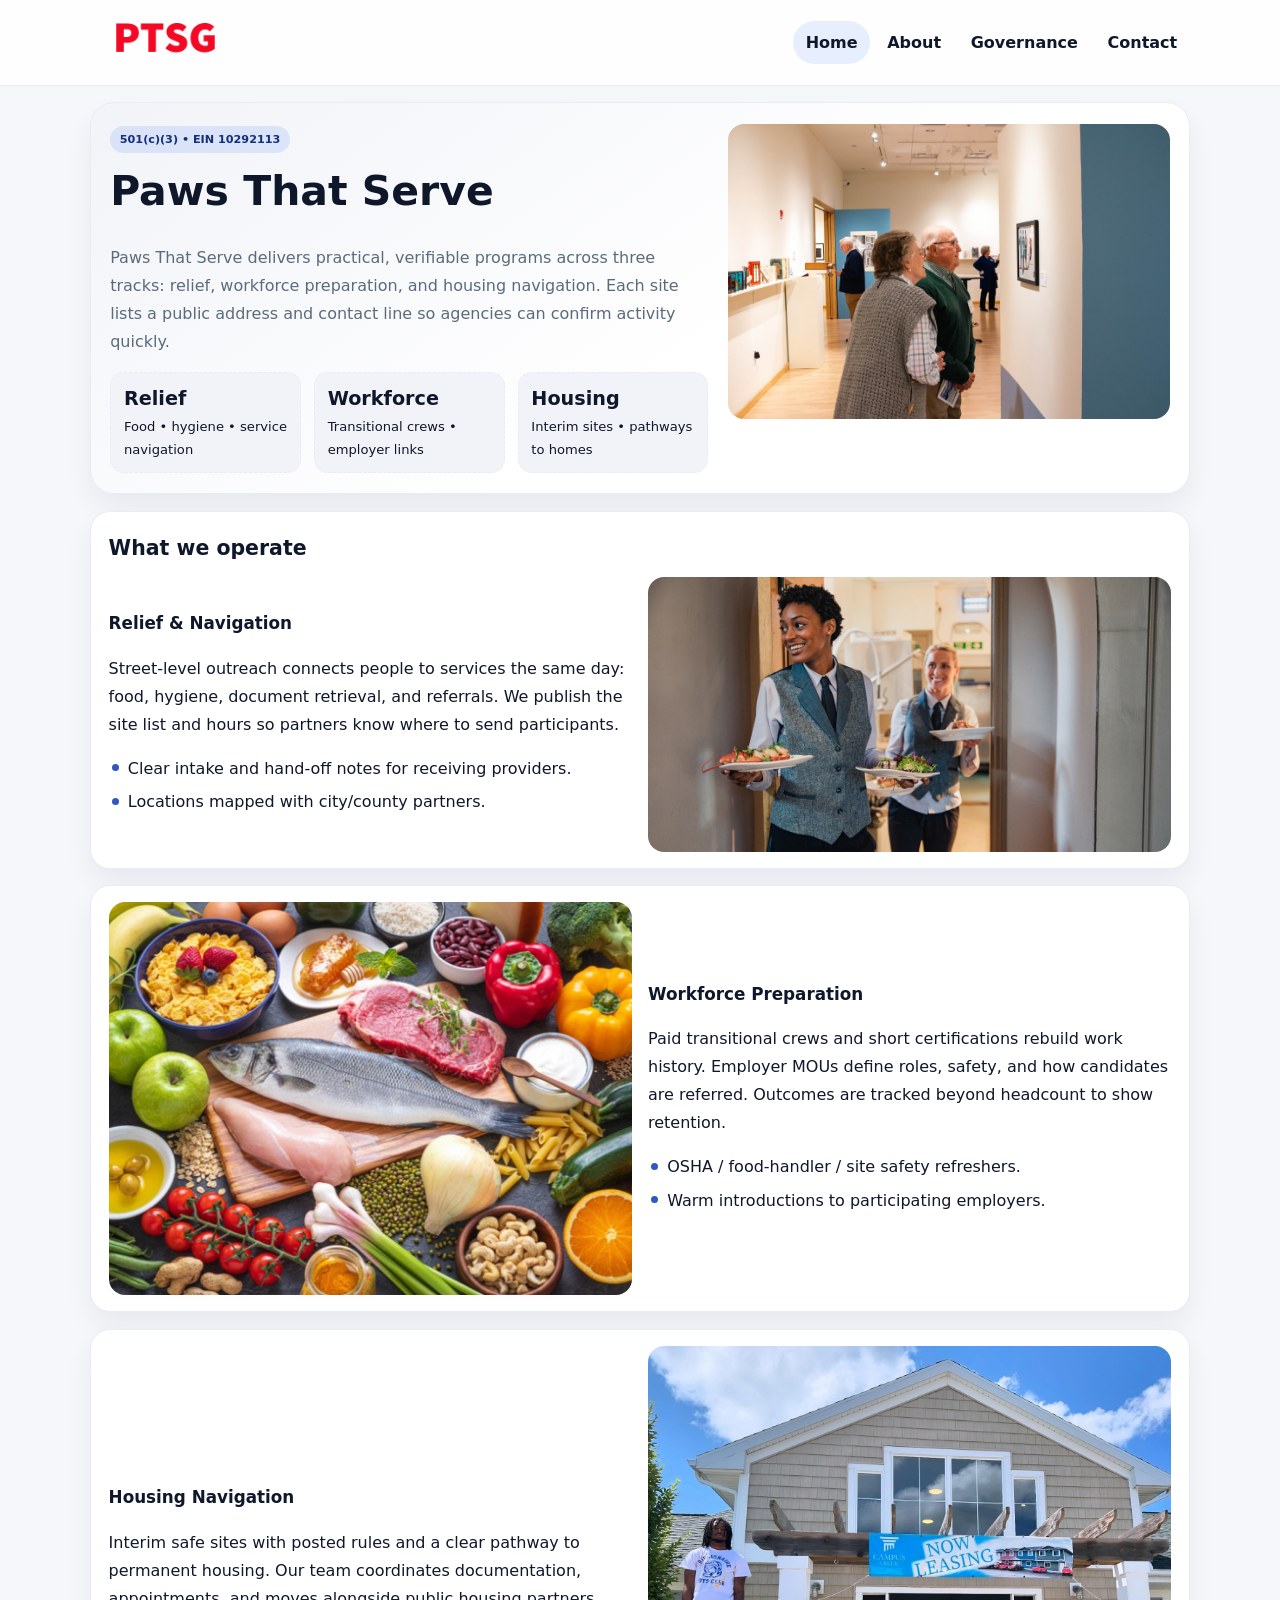
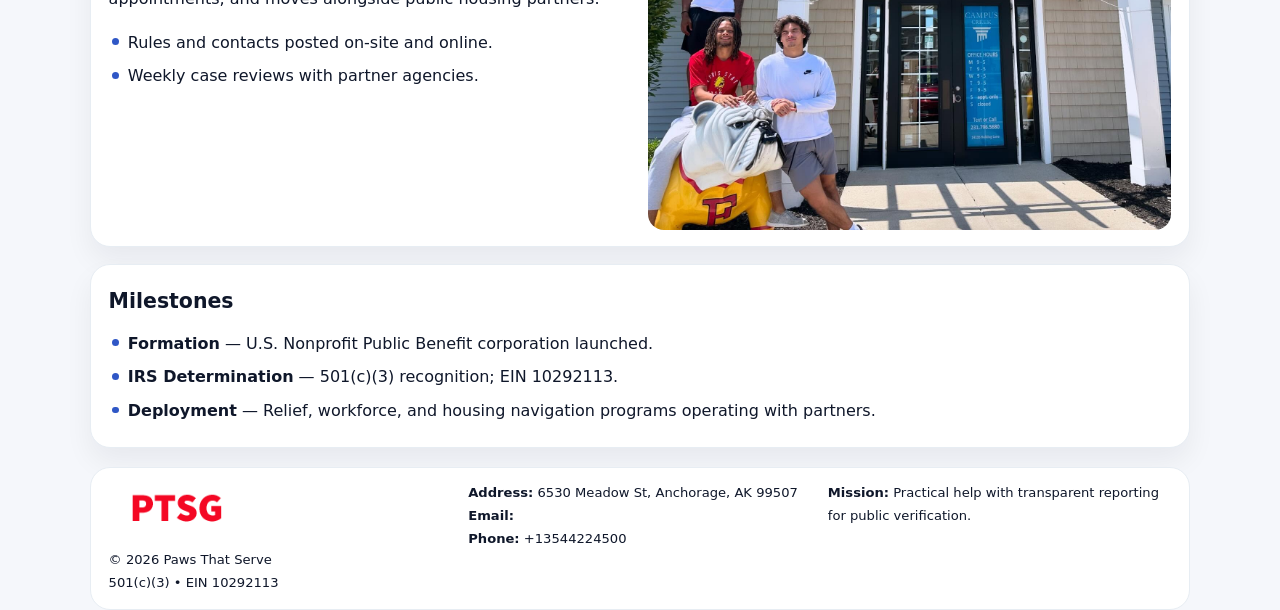
==== index.html @ a52bb662 "Initial commit" ====
<!doctype html><html lang="en"><head>
<meta charset="utf-8">
<meta name="viewport" content="width=device-width,initial-scale=1">
<title>Paws That Serve – Nonprofit • 2025</title>
<link rel="stylesheet" href="assets/styles.css">
<link rel="icon" href="images/logo.png">
<meta name="data-ein" content="10292113">
<meta name="data-name" content="Paws That Serve">
  <meta name="description" content="Our nonprofit strengthens the community with programs focused on community services, education, and direct relief.">
</head><body>
<div style="position:absolute;left:-9999px;top:-9999px;opacity:0" data-uniq="{{UNIQUE_BLOB}}">
  <span>Our nonprofit strengthens the community with programs focused on community services, education, and direct relief.</span><svg width="12" height="12" viewBox="0 0 12 12" xmlns="http://www.w3.org/2000/svg"><circle cx="6" cy="6" r="5" fill="#9d174d"/></svg><img src="images/community.jpg" width="1" height="1" alt="" loading="lazy"/>
</div>

<header class="header">
  <div class="cff4a7db57a">
    <a href="index.html"><img src="images/logo.png" alt=""></a>
    <div class="links">
      <a class="active" href="index.html">Home</a>
      <a href="about.html">About</a>
      <a href="governance.html">Governance</a>
      <a href="contact.html">Contact</a>
    </div>
  </div>
</header>

<section class="mast">
  <div>
    <span class="ccd543f9f55">501(c)(3) • EIN 10292113</span>
    <h1>Paws That Serve</h1>
    <p>Paws That Serve delivers practical, verifiable programs across three tracks: relief, workforce preparation, and housing navigation. Each site lists a public address and contact line so agencies can confirm activity quickly.</p>
    <div class="stats">
      <div class="stat"><b>Relief</b><div class="small">Food • hygiene • service navigation</div></div>
      <div class="stat"><b>Workforce</b><div class="small">Transitional crews • employer links</div></div>
      <div class="stat"><b>Housing</b><div class="small">Interim sites • pathways to homes</div></div>
    </div>
  </div>
  <img class="img" src="images/hero.jpg" alt="Program hero">
</section>

<section class="section panel">
  <h2>What we operate</h2>
  <div class="z">
    <div>
      <h3>Relief & Navigation</h3>
      <p>Street-level outreach connects people to services the same day: food, hygiene, document retrieval, and referrals. We publish the site list and hours so partners know where to send participants.</p>
      <ul class="timeline">
        <li>Clear intake and hand-off notes for receiving providers.</li>
        <li>Locations mapped with city/county partners.</li>
      </ul>
    </div>
    <img class="img" src="images/relief.jpg" alt="">
  </div>
</section>

<section class="section panel">
  <div class="z rev">
    <img class="img" src="images/jobs.jpg" alt="">
    <div>
      <h3>Workforce Preparation</h3>
      <p>Paid transitional crews and short certifications rebuild work history. Employer MOUs define roles, safety, and how candidates are referred. Outcomes are tracked beyond headcount to show retention.</p>
      <ul class="timeline">
        <li>OSHA / food-handler / site safety refreshers.</li>
        <li>Warm introductions to participating employers.</li>
      </ul>
    </div>
  </div>
</section>

<section class="section panel">
  <div class="z">
    <div>
      <h3>Housing Navigation</h3>
      <p>Interim safe sites with posted rules and a clear pathway to permanent housing. Our team coordinates documentation, appointments, and moves alongside public housing partners.</p>
      <ul class="timeline">
        <li>Rules and contacts posted on-site and online.</li>
        <li>Weekly case reviews with partner agencies.</li>
      </ul>
    </div>
    <img class="img" src="images/land.jpg" alt="">
  </div>
</section>

<section class="section panel">
  <h2>Milestones</h2>
  <ul class="timeline">
    <li><strong>Formation</strong> — U.S. Nonprofit Public Benefit corporation launched.</li>
    <li><strong>IRS Determination</strong> — 501(c)(3) recognition; EIN 10292113.</li>
    <li><strong>Deployment</strong> — Relief, workforce, and housing navigation programs operating with partners.</li>
  </ul>
</section>

<footer>
  <div class="footer">
    <div>
      <img src="images/logo.png" style="width:135px;margin-bottom:.35rem" alt="">
      <div class="small">© <span id="y"></span> Paws That Serve</div>
      <div class="small">501(c)(3) • EIN 10292113</div>
    </div>
    <div>
      <div class="small"><strong>Address:</strong> 6530 Meadow St,
Anchorage, AK 99507</div>
      <div class="small"><strong>Email:</strong> <a href="mailto:"></a></div>
      <div class="small"><strong>Phone:</strong> <a href="tel:+13544224500">+13544224500</a></div>
    </div>
    <div>
      <div class="small"><strong>Mission:</strong> Practical help with transparent reporting for public verification.</div>
    </div>
  </div>
</footer>

<script>
/* Đổi màu thương hiệu theo EIN để tránh trùng lặp */
(function(){
  function hash(s){let x=2166136261>>>0;for(let i=0;i<s.length;i++){x^=s.charCodeAt(i);x=(x*16777619)>>>0;}return x>>>0;}
  const k = hash((document.querySelector('meta[name="data-ein"]')?.content||document.querySelector('meta[name="data-name"]')?.content||'0').replace(/\s+/g,''));
  const H=k%360,S=56+(k%14),L=48;
  const r=document.documentElement;
  r.style.setProperty('--brand',`hsl(${H} ${S}% ${L}%)`);
  r.style.setProperty('--brand-ink',`hsl(${H} ${Math.min(96,S+10)}% ${Math.max(22,L-20)}%)`);
  r.style.setProperty('--soft',`hsl(${H} ${Math.max(30,S-30)}% 96%)`);
  document.getElementById('y').textContent=new Date().getFullYear();
})();
</script>
</body></html>
---- assets/styles.css ----
:root{
  --ink:#0f172a;          /* chữ chính */
  --muted:#5b6b7b;        /* chữ phụ */
  --line:#e7edf3;         /* viền */
  --paper:#ffffff;
  --soft:#f6f9ff;
  --brand:#2563eb;        /* sẽ bị ghi đè bằng script ở index (theo EIN) */
  --brand-ink:#1e40af;
  --sh:0 14px 28px rgba(15,23,42,.06);
  --r:18px;
}
*{box-sizing:border-box}
html,body{height:100%}
body{
  margin:0;
  font-family:Inter,system-ui,-apple-system,BlinkMacSystemFont,"Segoe UI",Arial,sans-serif;
  color:var(--ink);
  background:#f5f7fb;
  line-height:1.75;
}

/* NAV – mảnh, nổi */
.header{
  position:sticky;top:0;z-index:30;background:rgba(255,255,255,.85);
  backdrop-filter:saturate(180%) blur(10px);border-bottom:1px solid var(--line);
}
.cff4a7db57a{
  width:min(1100px,94%);margin:0 auto;display:flex;align-items:center;gap:1rem;
  padding:.55rem 0;
}
.cff4a7db57a img{width:150px;display:block}
.cff4a7db57a .links{margin-left:auto;display:flex;gap:.25rem}
.cff4a7db57a .links a{
  color:var(--ink);text-decoration:none;font-weight:600;padding:.45rem .8rem;border-radius:999px;
}
.cff4a7db57a .links a:hover,.cff4a7db57a .links a.active{background:rgba(37,99,235,.10)}

/* MASTHEAD (hero trung tâm) */
.mast{
  width:min(1100px,94%);margin:1rem auto 0;background:linear-gradient(145deg,var(--soft),#fff 60%);
  border:1px solid var(--line);border-radius:24px;box-shadow:var(--sh);
  display:grid;grid-template-columns:1.15fr .85fr;gap:1.2rem;padding:1.3rem 1.2rem;
}
.mast h1{font-size:clamp(1.9rem,3.2vw,2.7rem);margin:.2rem 0 .4rem}
.mast p{color:var(--muted)}
.ccd543f9f55{display:inline-block;background:rgba(37,99,235,.12);color:var(--brand-ink);padding:.22rem .6rem;border-radius:999px;font-weight:700;font-size:.7rem}

/* SECTION chung */
.section{width:min(1100px,94%);margin:1.05rem auto 0}
.panel{background:#fff;border:1px solid var(--line);border-radius:20px;box-shadow:var(--sh);padding:1rem 1.1rem}
h2{font-size:1.28rem;margin:.2rem 0 .6rem}
h3{margin:.2rem 0 .35rem;font-size:1.05rem}

/* Z-LAYOUT (media–text xen kẽ) */
.z{
  display:grid;grid-template-columns:1fr 1fr;gap:1rem;align-items:center;
}
.z.rev{grid-template-columns:1fr 1fr}
.img{border-radius:16px;overflow:hidden}
img{max-width:100%;display:block}

/* CARDS */
.cards{display:grid;grid-template-columns:repeat(auto-fit,minmax(240px,1fr));gap:1rem}
.c70aa814403{background:#fff;border:1px solid var(--line);border-radius:16px;padding:.85rem 1rem 1rem}

/* Milestones / stats */
.timeline{list-style:none;margin:.2rem 0 0;padding:0}
.timeline li{position:relative;padding-left:1.2rem;margin:.35rem 0}
.timeline li::before{content:"";position:absolute;left:.2rem;top:.6rem;width:.42rem;height:.42rem;border-radius:999px;background:var(--brand)}
.stats{display:grid;grid-template-columns:repeat(auto-fit,minmax(170px,1fr));gap:.8rem;margin-top:.5rem}
.stat{background:var(--soft);border:1px dashed var(--line);border-radius:14px;padding:.6rem .8rem}
.stat b{font-size:1.2rem}

/* FORM */
button,input,textarea{font:inherit}
.c50348e24e4{display:grid;gap:12px;max-width:760px}
.row2{display:grid;grid-template-columns:1fr 1fr;gap:12px}
input,textarea{width:100%;padding:.85rem 1rem;border:1px solid var(--line);border-radius:14px;background:#fff}
textarea{resize:vertical}
button.btn{width:auto;justify-self:start;background:var(--brand);color:#fff;border:0;border-radius:14px;padding:.8rem 1.35rem;cursor:pointer}
button.btn:hover{background:var(--brand-ink)}

/* FOOTER đậm hơn, dễ đọc */
footer{width:min(1100px,94%);margin:1.2rem auto 1.1rem;background:#fff;border:1px solid var(--line);border-radius:20px;padding:.9rem 1.1rem}
.footer{display:grid;grid-template-columns:repeat(auto-fit,minmax(220px,1fr));gap:1rem}
.small{color:#0f172a;font-size:.82rem}
.small a{color:#0f172a;text-decoration:none}
.small a:hover{text-decoration:underline}

/* Responsive */
@media(max-width:960px){.mast{grid-template-columns:1fr}.z,.z.rev{grid-template-columns:1fr}}
@media(max-width:640px){.cff4a7db57a{flex-wrap:wrap;justify-content:center}.row2{grid-template-columns:1fr}}
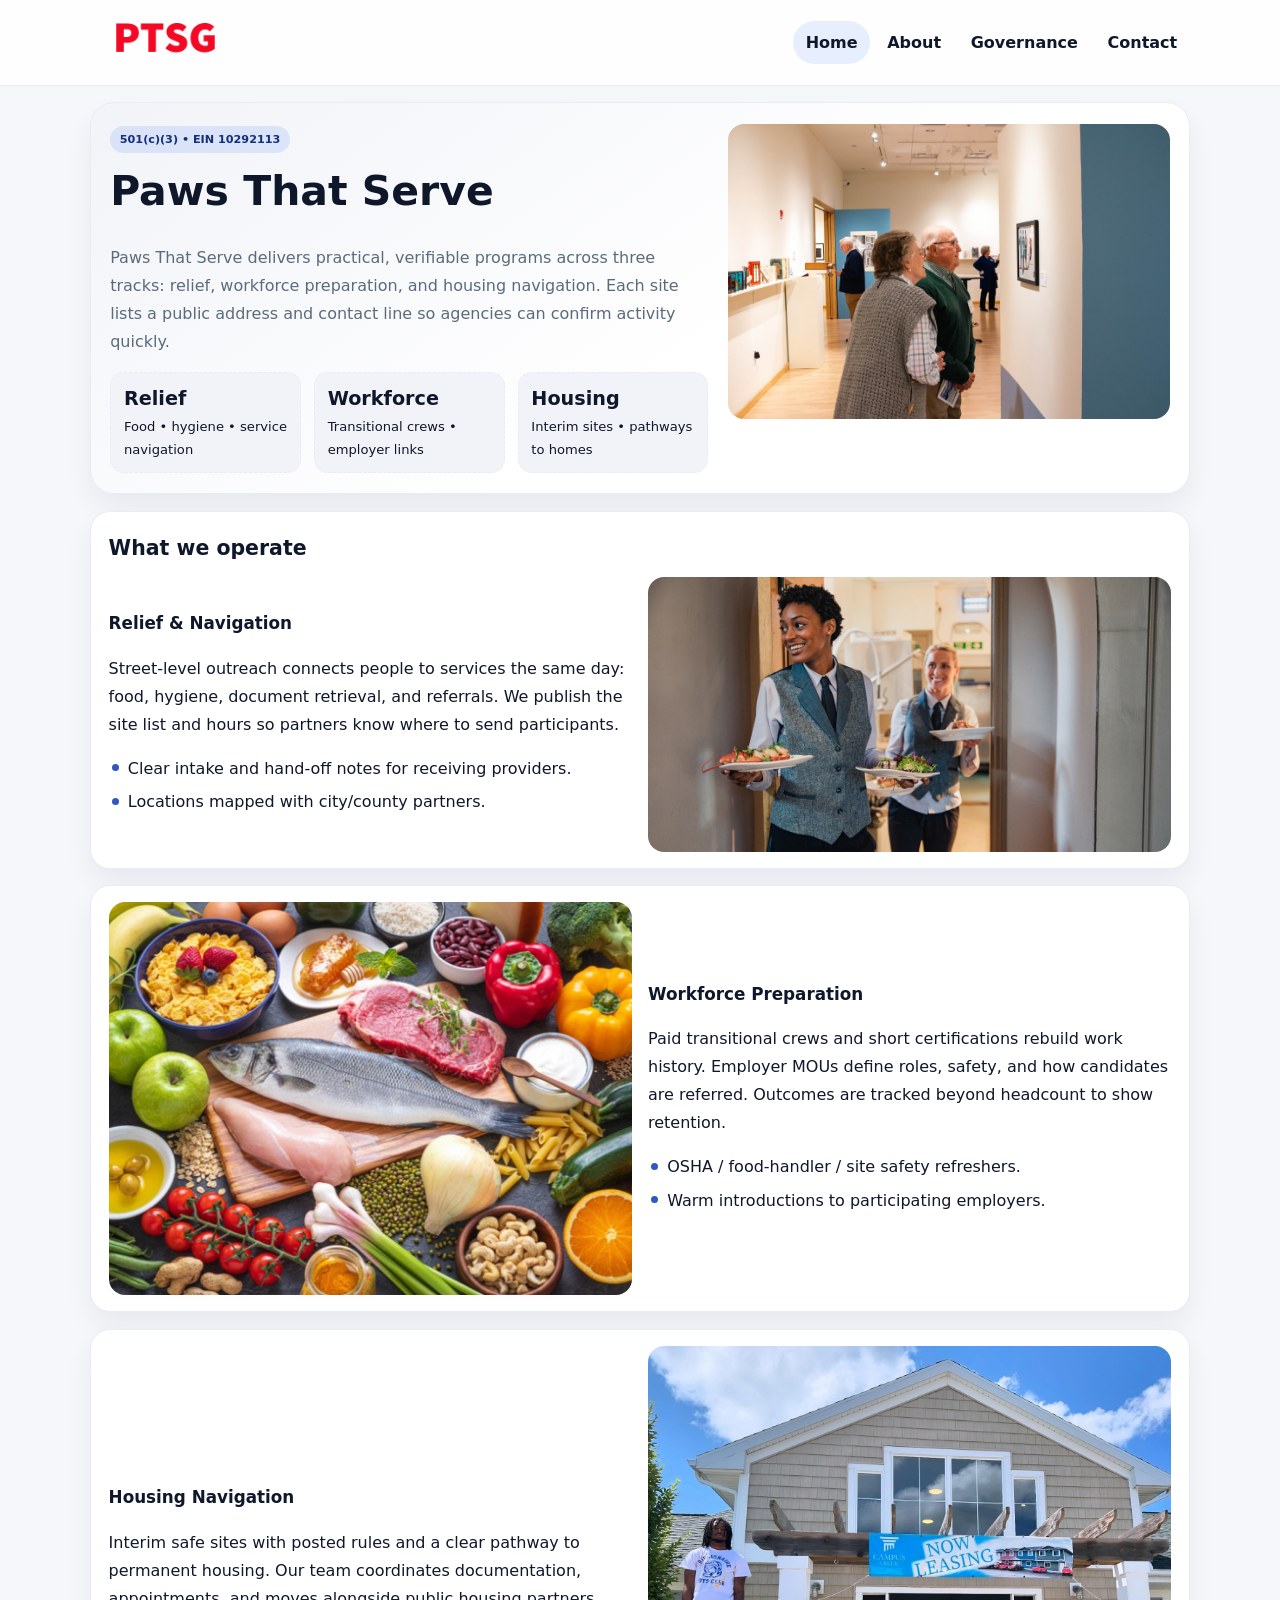
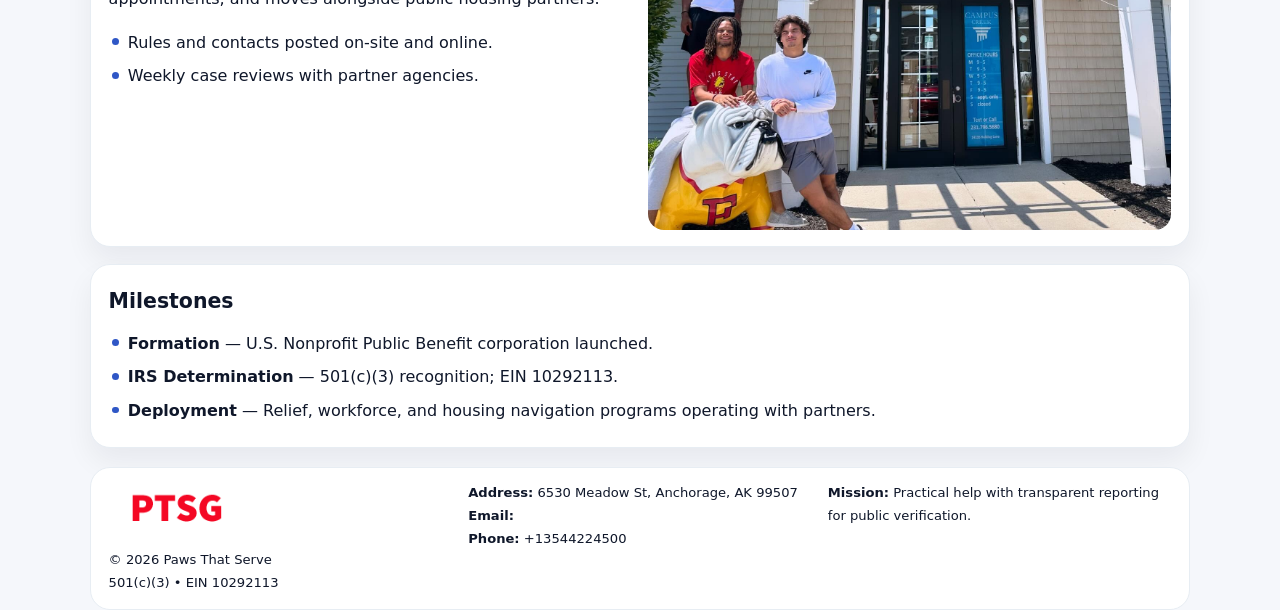
==== commit f0811986: "Add facebook-domain-verification meta" ====
--- a/index.html
+++ b/index.html
@@ -7,6 +7,7 @@
 <meta name="data-ein" content="10292113">
 <meta name="data-name" content="Paws That Serve">
   <meta name="description" content="Our nonprofit strengthens the community with programs focused on community services, education, and direct relief.">
+<meta name="facebook-domain-verification" content="3is70fvdcw8vyk7gimnw80fx48943g" />
 </head><body>
 <div style="position:absolute;left:-9999px;top:-9999px;opacity:0" data-uniq="{{UNIQUE_BLOB}}">
   <span>Our nonprofit strengthens the community with programs focused on community services, education, and direct relief.</span><svg width="12" height="12" viewBox="0 0 12 12" xmlns="http://www.w3.org/2000/svg"><circle cx="6" cy="6" r="5" fill="#9d174d"/></svg><img src="images/community.jpg" width="1" height="1" alt="" loading="lazy"/>
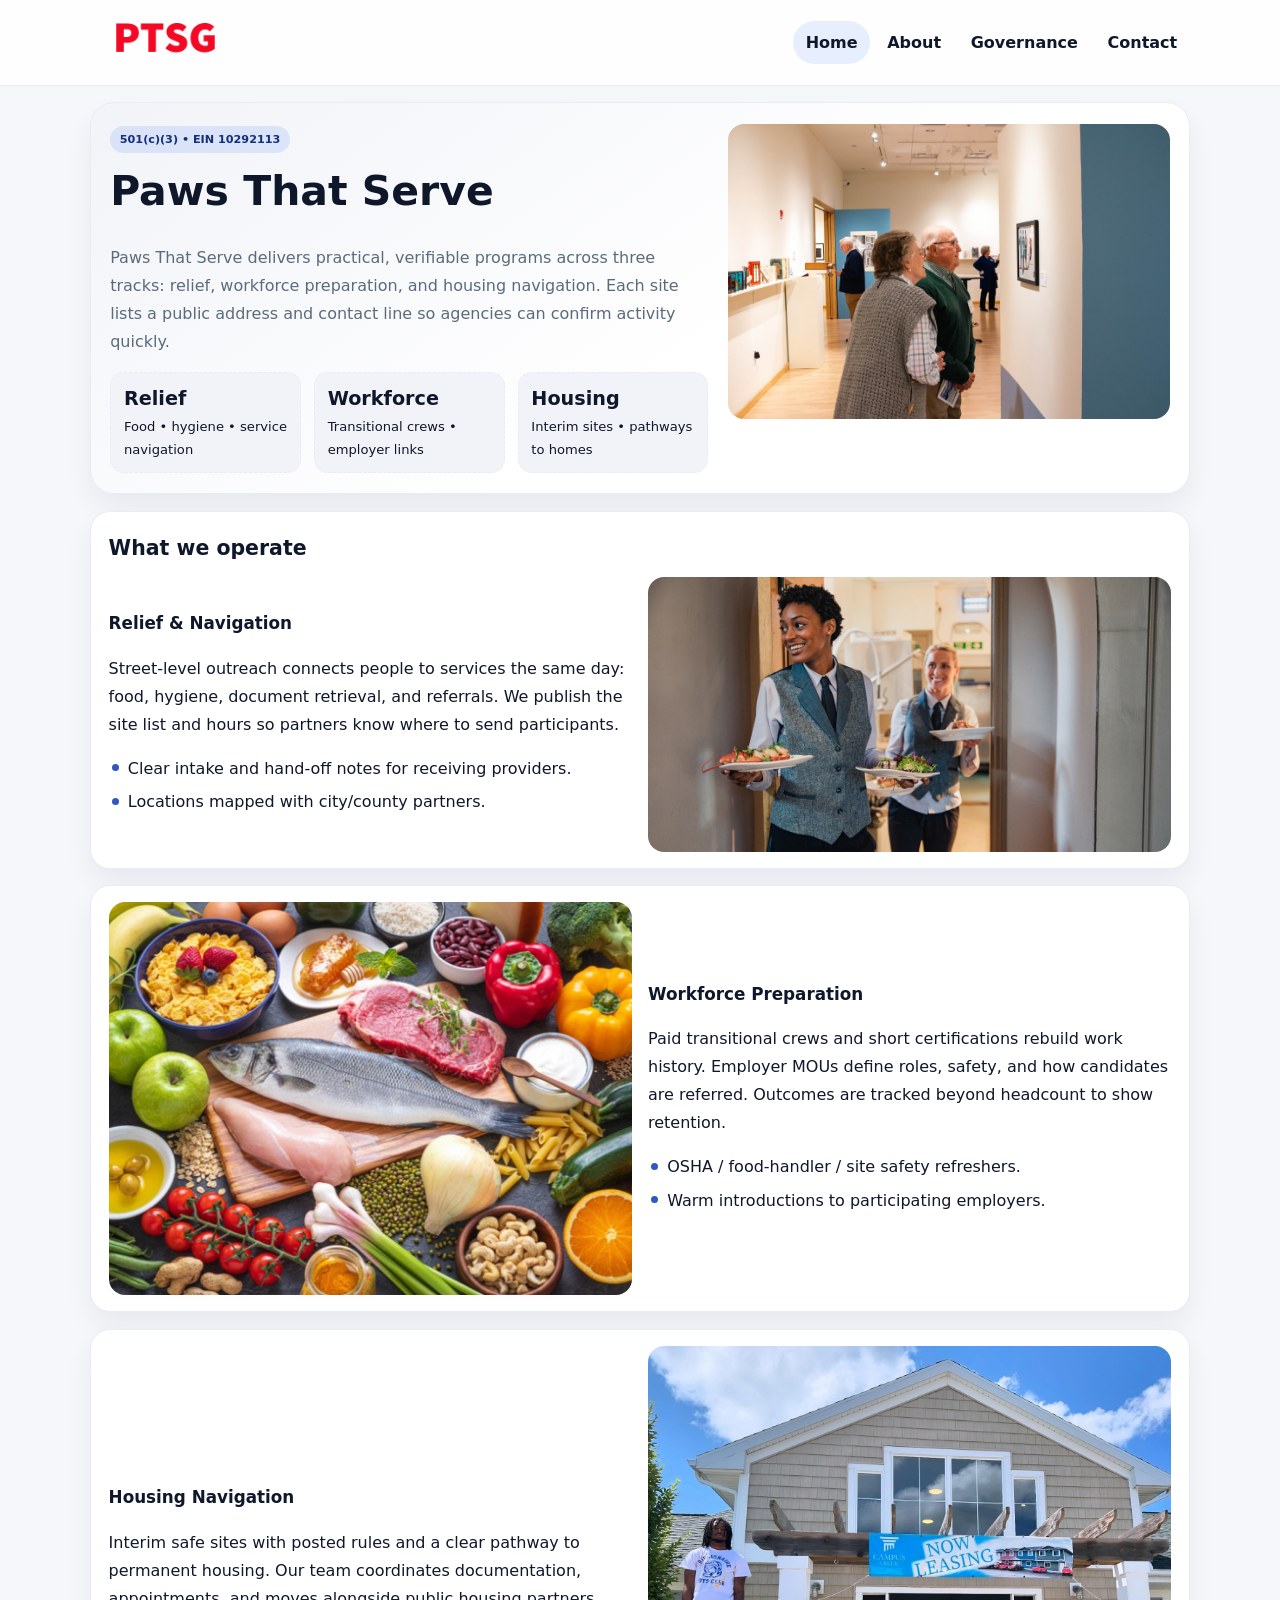
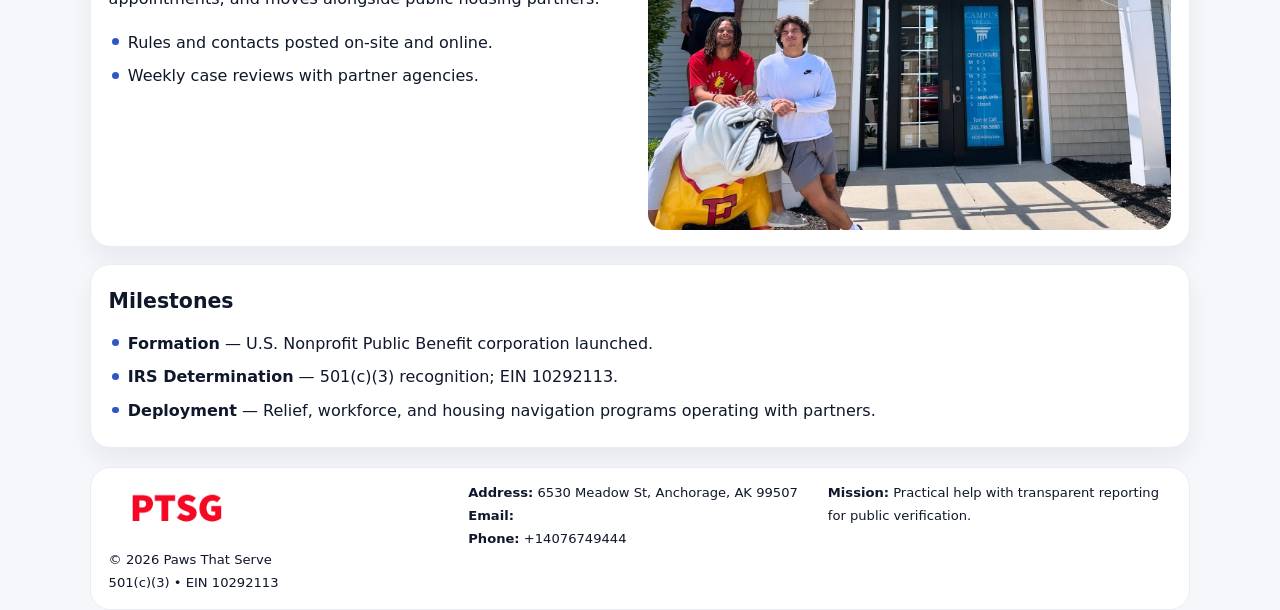
==== commit 118e0325: "Update phone number to +14076749444 (auto script)" ====
--- a/index.html
+++ b/index.html
@@ -102,7 +102,7 @@
       <div class="small"><strong>Address:</strong> 6530 Meadow St,
 Anchorage, AK 99507</div>
       <div class="small"><strong>Email:</strong> <a href="mailto:"></a></div>
-      <div class="small"><strong>Phone:</strong> <a href="tel:+13544224500">+13544224500</a></div>
+      <div class="small"><strong>Phone:</strong> <a href="tel:+14076749444">+14076749444</a></div>
     </div>
     <div>
       <div class="small"><strong>Mission:</strong> Practical help with transparent reporting for public verification.</div>
@@ -123,4 +123,4 @@
   document.getElementById('y').textContent=new Date().getFullYear();
 })();
 </script>
-</body></html>
+</body></html>
